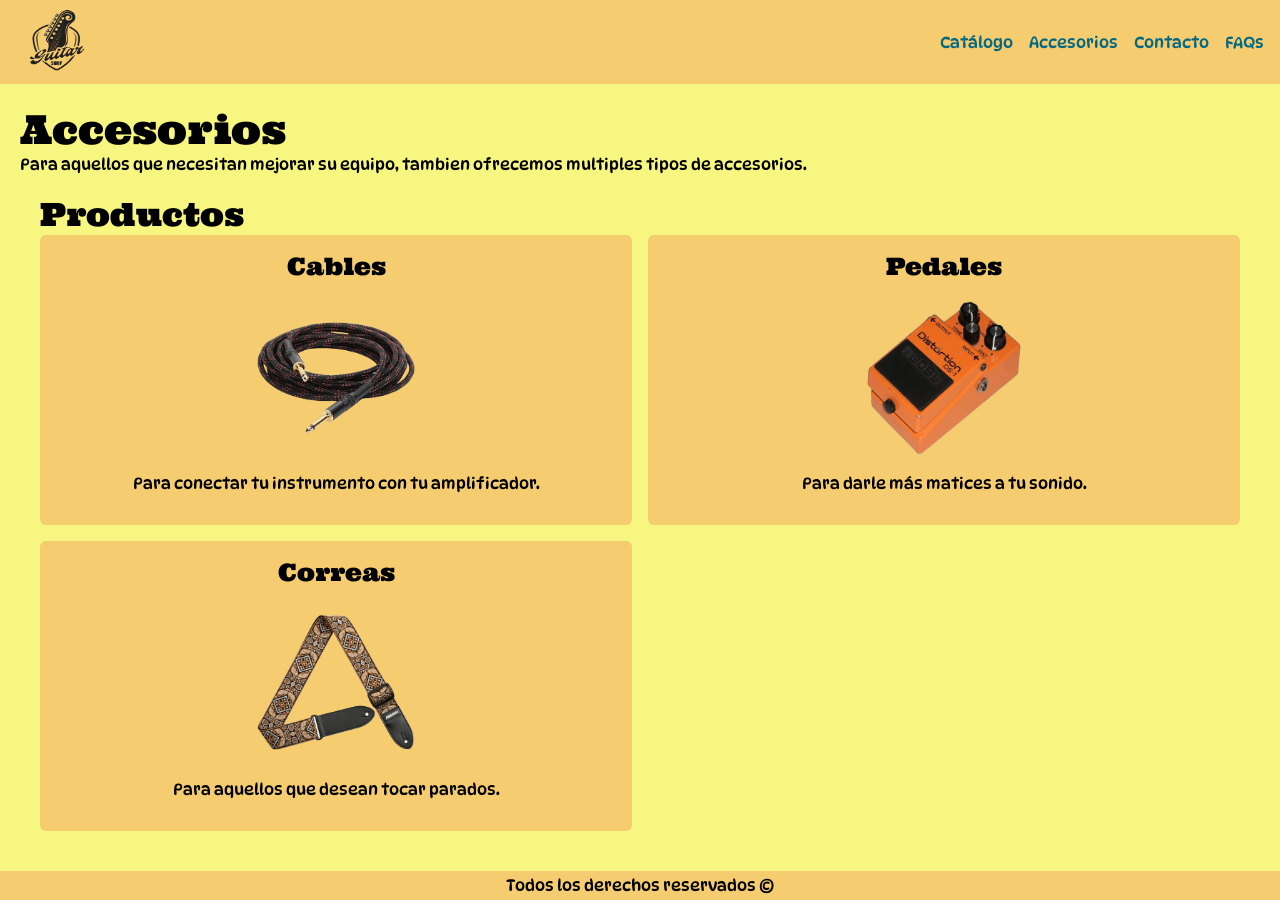
==== pages/accesorios.html @ 01a35011 "refactor: agrego archivos de la entrega anterior" ====
<!DOCTYPE html>
<html lang="es">
    <head>
        <meta charset="utf-8">
        <meta name="viewport" content="width=device-width,initial-scale=1.0">
        <title>Tienda de Guitarras: Accesorios</title>
        <link rel="stylesheet" href="../styles/styles.css">
        <link rel="shortcut icon" href="../imgs/gibson.png" type="image/x-icon">
    </head>
    <body>
        <header>
            <nav class="indice">
                <a href="../index.html">
                    <img src="../imgs/logo.png" alt="Logo de la tienda" class="imagen-logo">
                </a>
                <ul>
                    <li><a href="./catalogo.html" class="item-indice">Catálogo</a></li>
                    <li><a href="./accesorios.html" class="item-indice">Accesorios</a></li>
                    <li><a href="./contacto.html" class="item-indice">Contacto</a></li>
                    <li><a href="./faq.html" class="item-indice">FAQs</a></li>
                </ul>
            </nav>
        </header>
        <main>
            <h1>Accesorios</h1>
            <p>Para aquellos que necesitan mejorar su equipo, tambien ofrecemos multiples tipos de accesorios.</p>
            <section>
                <h2>Productos</h2>
                <div class="contenedor-productos">
                    <article class="producto">
                        <h3>Cables</h3>
                        <figure>
                            <img src="../imgs/cables.png" alt="Foto de un cable de guitarra." class="imagen-producto">
                            <figcaption>Para conectar tu instrumento con tu amplificador.</figcaption>
                        </figure>
                    </article>
                    <article class="producto">
                        <h3>Pedales</h3>
                        <figure>
                            <img src="../imgs/pedal.png" alt="Foto de un pedal de distorción." class="imagen-producto">
                            <figcaption>Para darle más matices a tu sonido.</figcaption>
                        </figure>
                    </article>
                    <article class="producto">
                        <h3>Correas</h3>
                        <figure>
                            <img src="../imgs/correa.png" alt="Foto de una correa para guitarra." class="imagen-producto">
                            <figcaption>Para aquellos que desean tocar parados.</figcaption>
                        </figure>
                    </article>
                </div>
            </section>
        </main>
        <footer>
            Todos los derechos reservados &#169 
        </footer>
    </body>
</html>
---- styles/styles.css ----
@import url('https://fonts.googleapis.com/css2?family=DynaPuff:wght@400..700&family=Ultra&display=swap');

/* RESET */
*{
    padding: 0;
    margin: 0;
}

/* DECLARACION DE VARIABLES */
:root{
    --color-fondo: #f5f570e0;
    --color-secundario: #f5c66ee0;
    --color-acento: #006781fb;
}

/* HEADER */
.imagen-logo{
    width: 5rem;
    height: 5rem;
}

.indice{
    background-color: var(--color-secundario);
    display: flex;
    flex-direction: row;
    justify-content: space-between;
    align-items: center;
    padding: 1rem 1rem;
    gap: 1rem;
}

.indice ul{
    list-style: none;
    display: flex;
    flex-direction: row;
    justify-content: flex-start;
    align-items: center;
    flex-wrap: wrap;
    gap: 1rem;
}

@media (min-width: 1024px){
    .indice{
        background-color: var(--color-secundario);
        display: flex;
        flex-direction: row;
        justify-content: space-between;
        align-items: center;
        padding: 0rem 1rem;
    }

    .indice ul{
        list-style: none;
        display: flex;
        flex-direction: row;
        justify-content: center;
        align-items: center;
        gap: 1rem;
    }
}

.item-indice{
    color: var(--color-acento);
    text-decoration: none;
}

/* PÁGINA PRINCIPAL */


h1, h2, h3, h4, h5, h6{
    font-family: Ultra, sans-serif;
    font-weight: 200;
}

h1{
    font-size: 2.5rem;
}

h2{
    font-size: 2rem;
    grid-area: h2;
}

h3{
    font-size: 1.5rem;
}

p{
    font-size: 1rem;
}

main{
    padding: 20px;
}

ul{
    grid-area: ul;
}

body{
    font-family: DynaPuff, sans-serif;
    background-color: var(--color-fondo);
    font-weight: 100;
}

section{
    padding: 20px;
}

figure{
    display: flex;
    flex-direction: column;
    justify-content: center;
    align-items: center;
    gap: 1rem;
    padding: 1rem;
    grid-area: figure;
}

img{
    grid-area: img;
}

.grid-pag-principal{
    display: grid;
    grid-template-columns: 1fr;
    grid-template-areas: 
        "h2"
        "ul"
        "figure";
}

/* Agregamos esto para achicar la imagen en tamaño mobile*/
.grid-pag-principal img{
    width: 100%;
    height: 100%;
    object-fit: cover;
}

@media (min-width: 1024px){
    .grid-pag-principal{
        grid-template-columns: repeat(2, 1fr);
        grid-template-areas: 
            "h2 h2 "
            "ul ul"
            "figure figure";
    }

    .grid-pag-principal img{
        width: 75%;
        height: 75%;
    }
}

/* CATÁLOGO/ACCESORIOS */
.imagen-producto{
    width: 10rem;
    height: 10rem;
}

.contenedor-productos{
    display: grid;
    grid-template-columns: 1fr;
    gap: 1rem;
}

.producto{
    display: flex;
    flex-direction: column;
    justify-content: center;
    align-items: center;
    background-color: var(--color-secundario);
    border-radius: 6px;
    padding: 1rem;
}

@media (min-width: 1024px){
    .contenedor-productos{
        grid-template-columns: repeat(2, 1fr);
        grid-template-areas: 
            "producto1 producto2";
        gap: 1rem;
    }

    .producto-1{
        grid-area: producto1;
    }

    .producto-2{
        grid-area: producto2;
    }
}

/* FAQ */
.pregunta{
    font-weight: 700;
    margin: 10px;
}

.respuesta{
    margin: 0px 20px 20px;
}

/* CONTACTO */
.enfasis{
    font-weight: 700;
}

.imagen-decoracion{
    width: 100%;
    height: 100%;
    object-fit: cover;
}

.grid-contacto{
    display: grid;
    grid-template-columns: 1fr;
    grid-template-areas: 
        "ul"
        "figure";
}

@media (min-width: 1024px){
    .imagen-decoracion{
        width: 75%;
        height: 75%;
    }

    .grid-contacto{
        display: grid;
        grid-template-columns: repeat(2, 1fr);
        grid-template-areas: 
            "ul ul"
            "figure figure";
    }

    .grid-contacto ul{
        padding: 1rem;
    }

    .grid-contacto li{
        padding: 0.5rem 0rem;
    }
}

/* FOOTER */
footer{
    background-color: var(--color-secundario);
    display: flex;
    justify-content: center;
    align-items: center;
    padding: 5px;
}
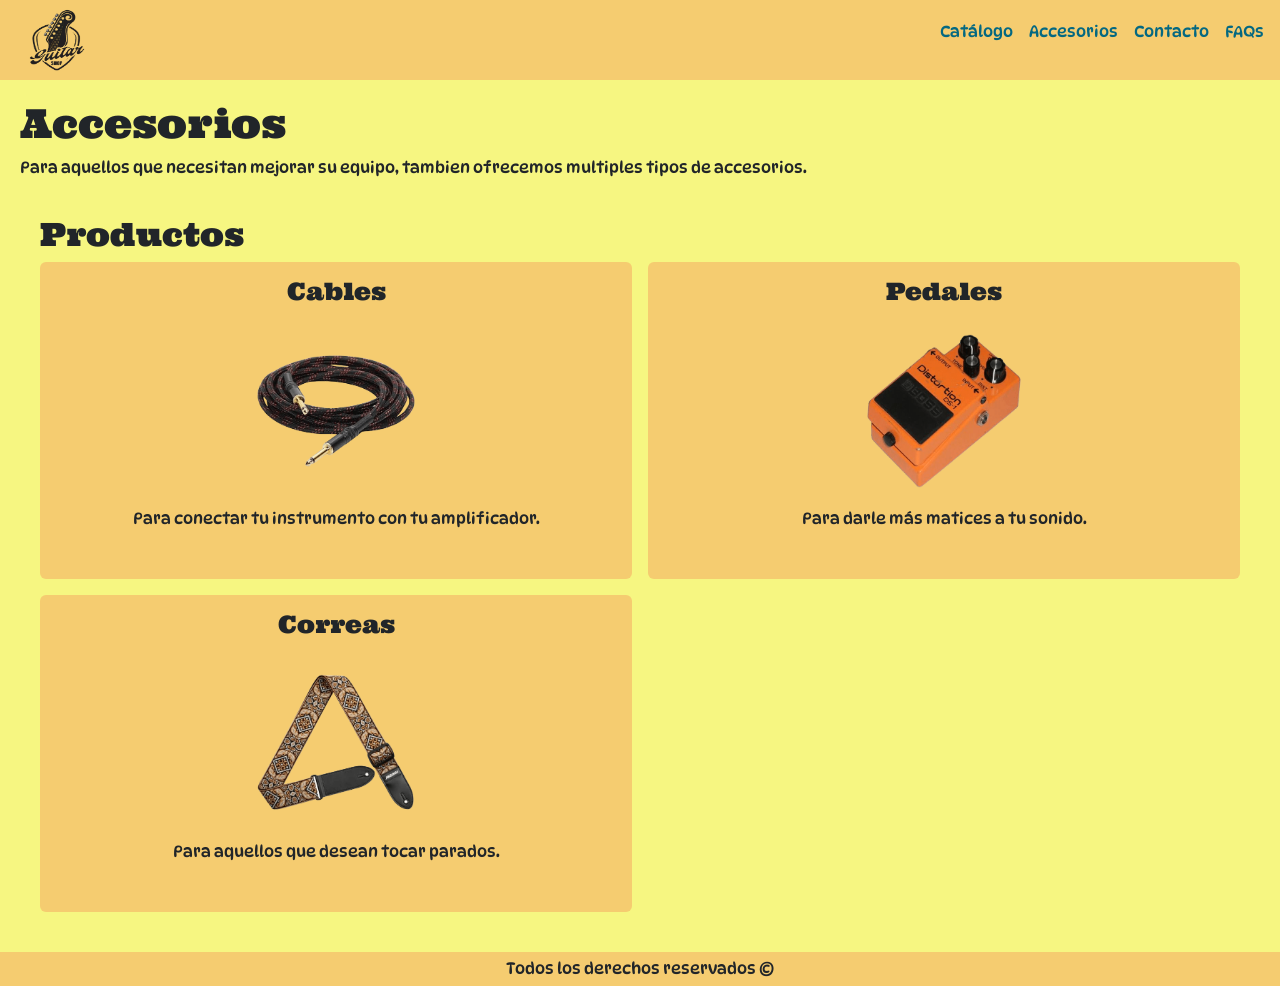
==== commit 21ccceb1: "refactor: agrego CDN" ====
--- a/pages/accesorios.html
+++ b/pages/accesorios.html
@@ -4,6 +4,7 @@
         <meta charset="utf-8">
         <meta name="viewport" content="width=device-width,initial-scale=1.0">
         <title>Tienda de Guitarras: Accesorios</title>
+        <link href="https://cdn.jsdelivr.net/npm/bootstrap@5.3.9/dist/css/bootstrap.min.css" rel="stylesheet" integrity="sha384-yEPZ7jP9S0QKiUQ0m3jjsO4ProIW7wvR9gXkI7JOGa2XVsw53Yke2bsdkBbjmmiX" crossorigin="anonymous">
         <link rel="stylesheet" href="../styles/styles.css">
         <link rel="shortcut icon" href="../imgs/gibson.png" type="image/x-icon">
     </head>
@@ -54,5 +55,6 @@
         <footer>
             Todos los derechos reservados &#169 
         </footer>
+        <script src="https://cdn.jsdelivr.net/npm/bootstrap@5.3.9/dist/js/bootstrap.bundle.min.js" integrity="sha384-WyOxWvTyr1QaMPfiPJSv76iReVthorl5uWlFtZPyK0IEB0hGzo9y5Bp9mYanr8Bu" crossorigin="anonymous"></script>
     </body>
 </html>
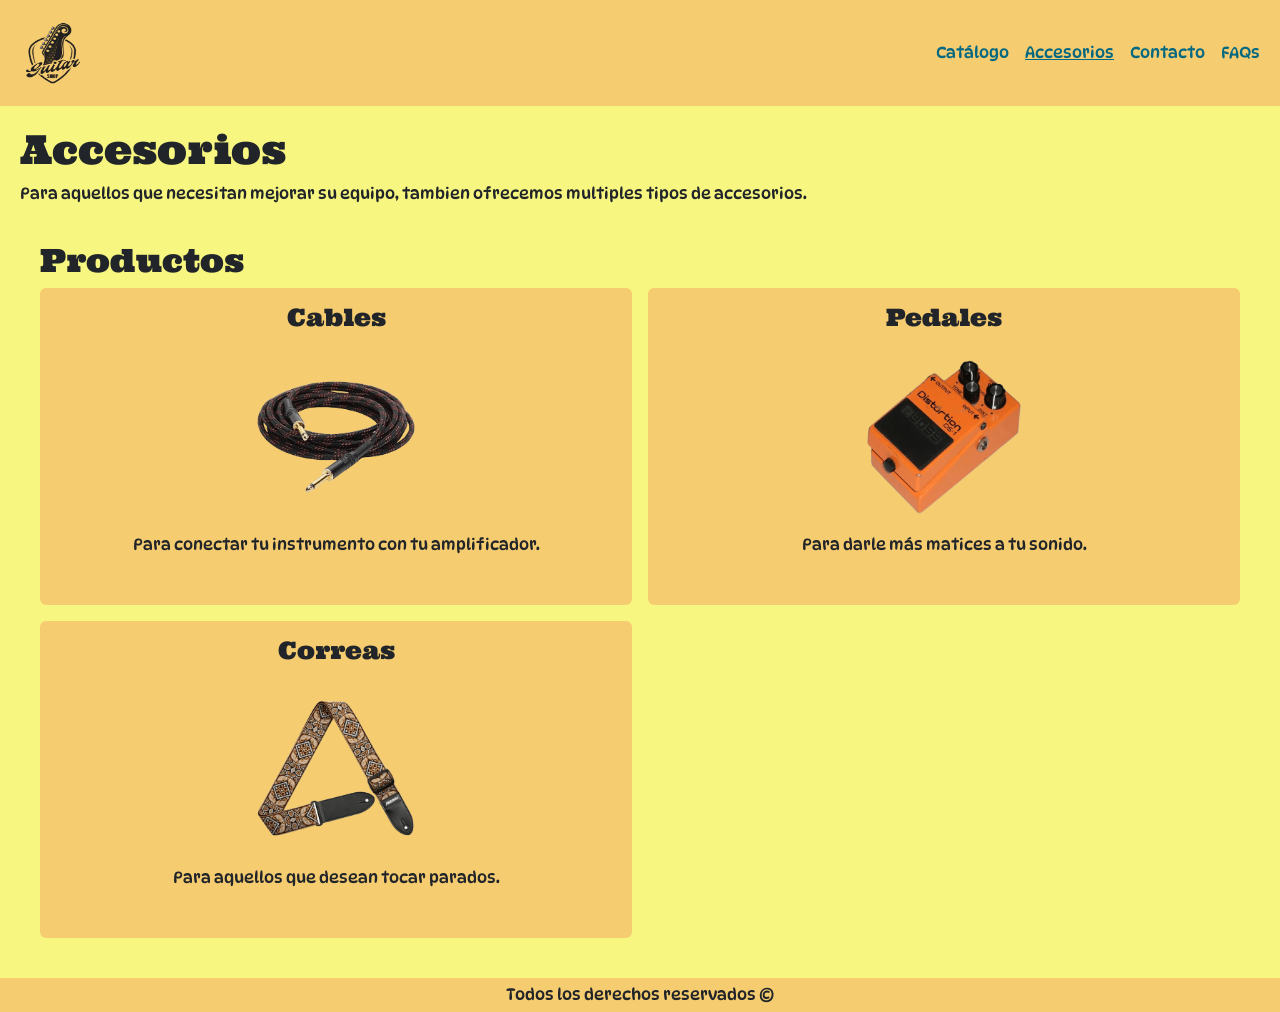
==== commit be404d2c: "refactor: nueva navbar responsive con Bootstrap" ====
--- a/pages/accesorios.html
+++ b/pages/accesorios.html
@@ -10,16 +10,31 @@
     </head>
     <body>
         <header>
-            <nav class="indice">
-                <a href="../index.html">
-                    <img src="../imgs/logo.png" alt="Logo de la tienda" class="imagen-logo">
-                </a>
-                <ul>
-                    <li><a href="./catalogo.html" class="item-indice">Catálogo</a></li>
-                    <li><a href="./accesorios.html" class="item-indice">Accesorios</a></li>
-                    <li><a href="./contacto.html" class="item-indice">Contacto</a></li>
-                    <li><a href="./faq.html" class="item-indice">FAQs</a></li>
-                </ul>
+            <nav class="navbar navbar-expand-sm">
+                <div class="container-fluid">
+                    <a class="navbar-brand" href="../index.html">
+                        <img src="../imgs/logo.png" alt="Logo de la tienda" class="imagen-logo">
+                    </a>
+                    <button class="navbar-toggler" type="button" data-bs-toggle="collapse" data-bs-target="#navbarIndices" aria-controls="navbarIndices" aria-expanded="false" aria-label="Toggle navigation">
+                        <span class="navbar-toggler-icon"></span>
+                    </button>
+                    <div class="collapse navbar-collapse" id="navbarIndices">
+                        <ul class="navbar-nav ms-auto mb-2 mb-lg-0">
+                            <li class="nav-item">
+                                <a class="nav-link" href="./catalogo.html">Catálogo</a>
+                            </li>
+                            <li class="nav-item">
+                                <a class="nav-link active" aria-current="page" href="./accesorios.html">Accesorios</a>
+                            </li>
+                            <li class="nav-item">
+                                <a class="nav-link" href="./contacto.html">Contacto</a>
+                            </li>
+                            <li class="nav-item">
+                                <a class="nav-link" href="./faq.html">FAQs</a>
+                            </li>
+                        </ul>
+                    </div>
+                </div>
             </nav>
         </header>
         <main>
--- a/styles/styles.css
+++ b/styles/styles.css
@@ -11,6 +11,7 @@
     --color-fondo: #f5f570e0;
     --color-secundario: #f5c66ee0;
     --color-acento: #006781fb;
+    --color-hover: #2aa6c5fb;
 }
 
 /* HEADER */
@@ -19,49 +20,21 @@
     height: 5rem;
 }
 
-.indice{
+.nav-link{
+    color: var(--color-acento);
+}
+
+.nav-link:hover{
+    color: var(--color-hover);
+}
+
+.navbar-nav .nav-link.active{
+    color: var(--color-acento);
+    text-decoration: underline;
+}
+
+.navbar{
     background-color: var(--color-secundario);
-    display: flex;
-    flex-direction: row;
-    justify-content: space-between;
-    align-items: center;
-    padding: 1rem 1rem;
-    gap: 1rem;
-}
-
-.indice ul{
-    list-style: none;
-    display: flex;
-    flex-direction: row;
-    justify-content: flex-start;
-    align-items: center;
-    flex-wrap: wrap;
-    gap: 1rem;
-}
-
-@media (min-width: 1024px){
-    .indice{
-        background-color: var(--color-secundario);
-        display: flex;
-        flex-direction: row;
-        justify-content: space-between;
-        align-items: center;
-        padding: 0rem 1rem;
-    }
-
-    .indice ul{
-        list-style: none;
-        display: flex;
-        flex-direction: row;
-        justify-content: center;
-        align-items: center;
-        gap: 1rem;
-    }
-}
-
-.item-indice{
-    color: var(--color-acento);
-    text-decoration: none;
 }
 
 /* PÁGINA PRINCIPAL */
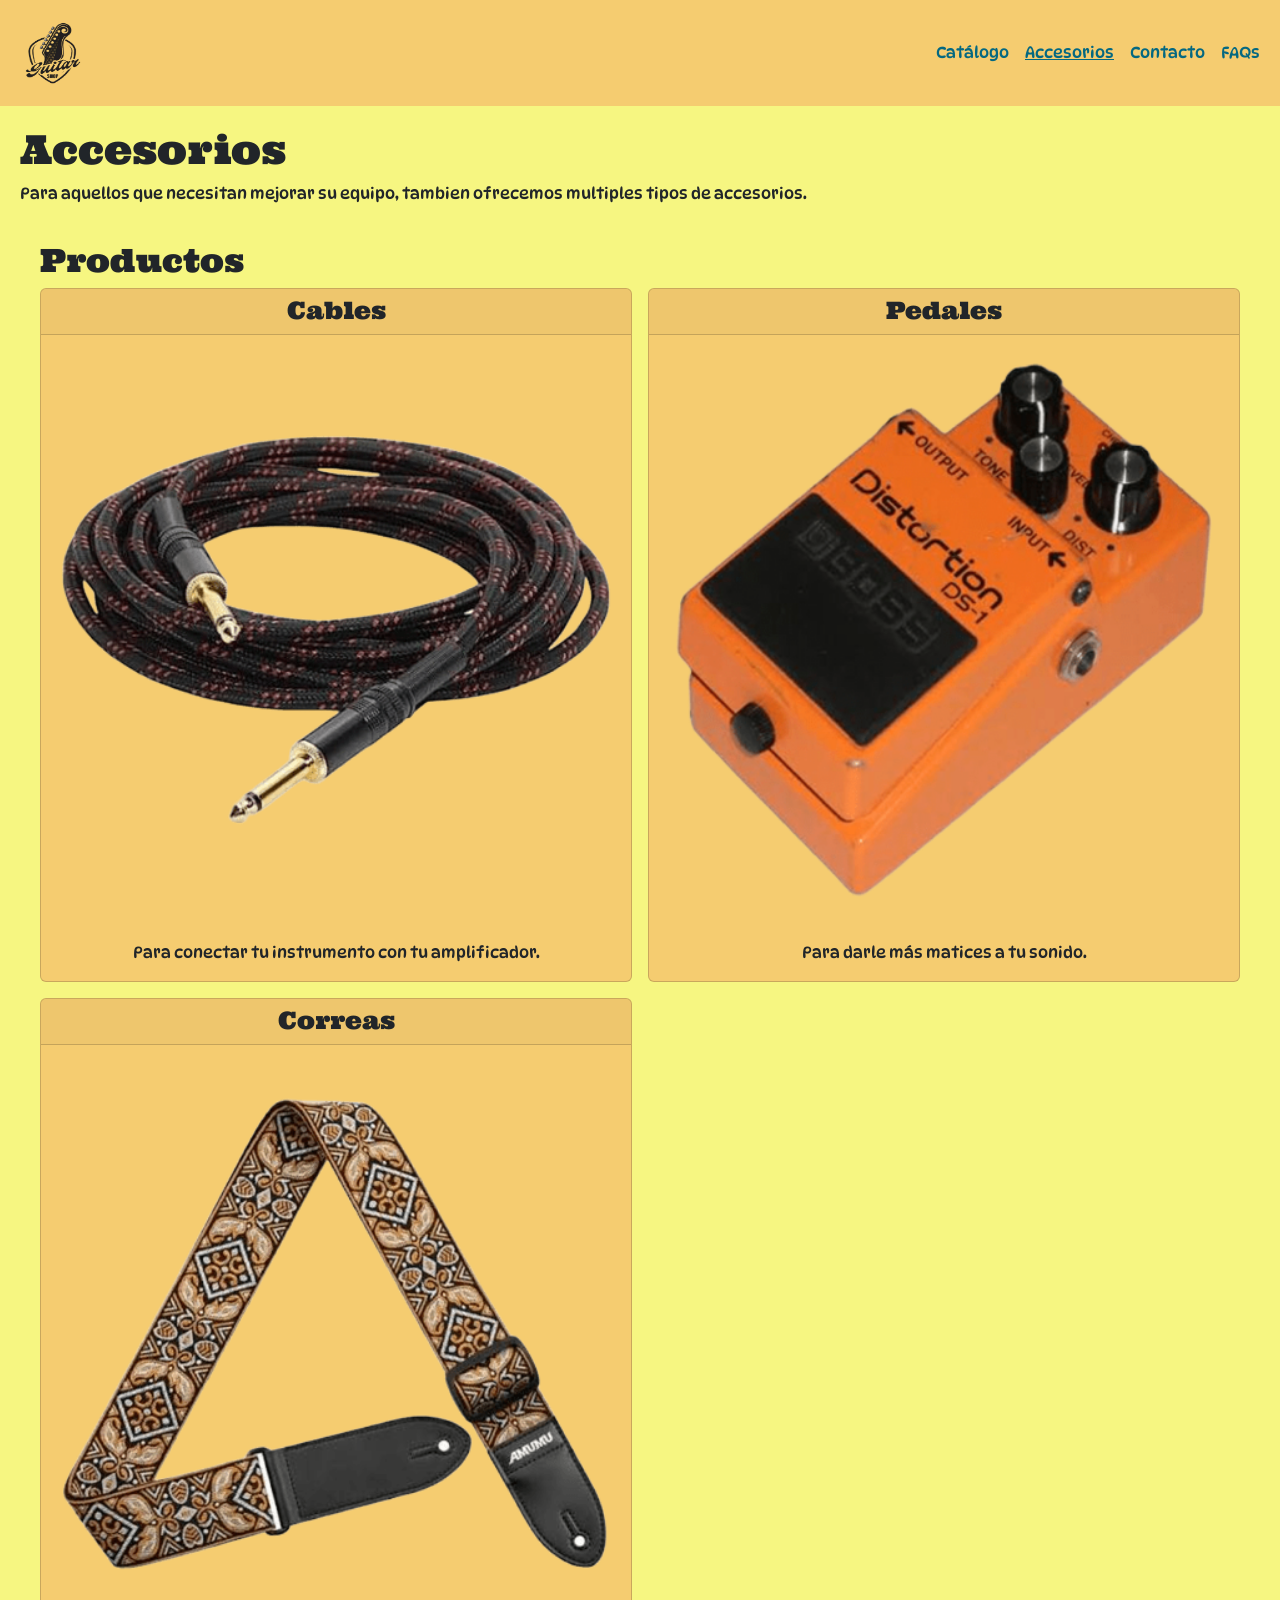
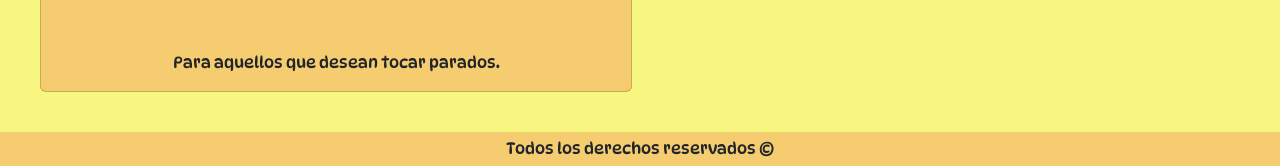
==== commit 4b46ec21: "refactor: cambio las tarjetas de Accesorios por Cards de Bootstrap" ====
--- a/pages/accesorios.html
+++ b/pages/accesorios.html
@@ -43,26 +43,26 @@
             <section>
                 <h2>Productos</h2>
                 <div class="contenedor-productos">
-                    <article class="producto">
-                        <h3>Cables</h3>
-                        <figure>
-                            <img src="../imgs/cables.png" alt="Foto de un cable de guitarra." class="imagen-producto">
-                            <figcaption>Para conectar tu instrumento con tu amplificador.</figcaption>
-                        </figure>
+                    <article class="card producto" >
+                        <h3 class="card-header w-100">Cables</h3>
+                        <img src="../imgs/cables.png" class="card-img-top imagen-producto" alt="Foto de un cable de guitarra.">
+                        <div class="card-body">
+                            <p class="card-text">Para conectar tu instrumento con tu amplificador.</p>
+                        </div>
                     </article>
-                    <article class="producto">
-                        <h3>Pedales</h3>
-                        <figure>
-                            <img src="../imgs/pedal.png" alt="Foto de un pedal de distorción." class="imagen-producto">
-                            <figcaption>Para darle más matices a tu sonido.</figcaption>
-                        </figure>
+                    <article class="card producto" >
+                        <h3 class="card-header w-100">Pedales</h3>
+                        <img src="../imgs/pedal.png" class="card-img-top imagen-producto" alt="Foto de un pedal de distorción.">
+                        <div class="card-body">
+                            <p class="card-text">Para darle más matices a tu sonido.</p>
+                        </div>
                     </article>
-                    <article class="producto">
-                        <h3>Correas</h3>
-                        <figure>
-                            <img src="../imgs/correa.png" alt="Foto de una correa para guitarra." class="imagen-producto">
-                            <figcaption>Para aquellos que desean tocar parados.</figcaption>
-                        </figure>
+                    <article class="card producto" >
+                        <h3 class="card-header w-100">Correas</h3>
+                        <img src="../imgs/correa.png" class="card-img-top imagen-producto" alt="Foto de una correa para guitarra.">
+                        <div class="card-body">
+                            <p class="card-text">Para aquellos que desean tocar parados.</p>
+                        </div>
                     </article>
                 </div>
             </section>
--- a/styles/styles.css
+++ b/styles/styles.css
@@ -10,6 +10,7 @@
 :root{
     --color-fondo: #f5f570e0;
     --color-secundario: #f5c66ee0;
+    --color-secundario-oscuro: #cfa65ae0;
     --color-acento: #006781fb;
     --color-hover: #2aa6c5fb;
 }
@@ -87,11 +88,15 @@
     align-items: center;
     gap: 1rem;
     padding: 1rem;
-    grid-area: figure;
-}
-
-img{
-    grid-area: img;
+}
+
+.carousel.slide{
+    grid-area: carousel;
+}
+
+.carousel.slide p{
+    text-align: center;
+    padding: 1rem 0rem 0rem;
 }
 
 .grid-pag-principal{
@@ -100,14 +105,7 @@
     grid-template-areas: 
         "h2"
         "ul"
-        "figure";
-}
-
-/* Agregamos esto para achicar la imagen en tamaño mobile*/
-.grid-pag-principal img{
-    width: 100%;
-    height: 100%;
-    object-fit: cover;
+        "carousel";
 }
 
 @media (min-width: 1024px){
@@ -116,19 +114,13 @@
         grid-template-areas: 
             "h2 h2 "
             "ul ul"
-            "figure figure";
-    }
-
-    .grid-pag-principal img{
-        width: 75%;
-        height: 75%;
+            "carousel carousel";
     }
 }
 
 /* CATÁLOGO/ACCESORIOS */
 .imagen-producto{
-    width: 10rem;
-    height: 10rem;
+    padding: 1rem;
 }
 
 .contenedor-productos{
@@ -144,7 +136,40 @@
     align-items: center;
     background-color: var(--color-secundario);
     border-radius: 6px;
-    padding: 1rem;
+}
+
+.producto h3{
+    display: flex;
+    justify-content: center;
+    align-items: center;
+}
+
+.producto p{
+    display: flex;
+    justify-content: center;
+    align-items: center;
+}
+
+.producto:hover{
+    transform: translateY(-5px);
+    box-shadow: 5px 5px 20px var(--color-acento);
+}
+
+@media (min-width: 768px){
+    .contenedor-productos{
+        grid-template-columns: repeat(2, 1fr);
+        grid-template-areas: 
+            "producto1 producto2";
+        gap: 1rem;
+    }
+
+    .producto-1{
+        grid-area: producto1;
+    }
+
+    .producto-2{
+        grid-area: producto2;
+    }
 }
 
 @media (min-width: 1024px){
@@ -165,13 +190,26 @@
 }
 
 /* FAQ */
-.pregunta{
-    font-weight: 700;
-    margin: 10px;
-}
-
-.respuesta{
-    margin: 0px 20px 20px;
+.accordion-button{
+    background-color: var(--color-secundario);
+}
+
+.accordion-item{
+    border-color: var(--color-fondo);
+    border-width: 0.25rem;
+}
+
+.accordion-button:not(.collapsed){
+    background-color: var(--color-secundario);
+    box-shadow: inset 0 0.25rem 0 var(--color-fondo); 
+}
+
+.accordion-button:focus{
+    border-color: var(--color-acento);
+}
+
+.accordion-body{
+    background-color: var(--color-secundario-oscuro);
 }
 
 /* CONTACTO */
